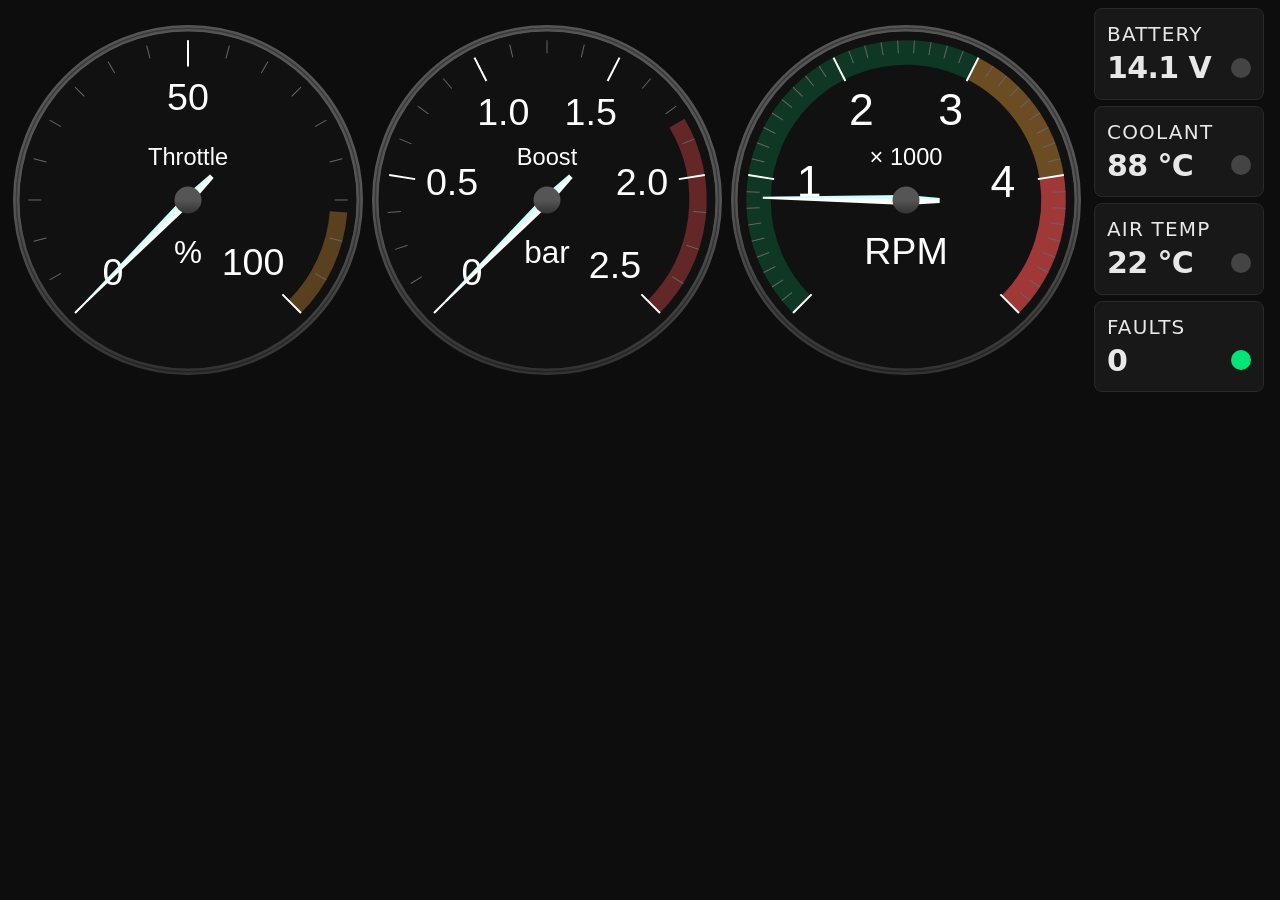
==== frontend/index.html @ bed3a986 "Settings: move Update/Rollback to dedicated Software layer (#9, #16) Column 3 of Settings layer 0 st" ====
<!DOCTYPE html>
<html lang="en">
<head>
  <meta charset="UTF-8">
  <meta name="viewport" content="width=1280, initial-scale=1.0, user-scalable=no">
  <title>TD5</title>
  <link rel="stylesheet" href="style.css">
</head>
<body style="background:#0d0d0d">

  <div id="carousel">
    <div id="views">

      <!-- ── View 0 · Engine ─────────────────────── -->
      <div class="view" id="view-engine">

        <!-- Layer 0: Main Gauges -->
        <div class="layer" data-layer="0">
          <div class="engine-content">
            <!-- Order (left→right): Throttle, Boost, RPM. RPM sits on the right,
                 closest to the driver; throttle takes the less-prominent slot. -->
            <div class="gauge-col"><canvas id="canvas-throttle" aria-label="Throttle position"></canvas></div>
            <div class="gauge-col"><canvas id="canvas-boost"    aria-label="Boost pressure"></canvas></div>
            <div class="gauge-col"><canvas id="canvas-rpm"      aria-label="Engine RPM"></canvas></div>

            <div class="engine-stats">
              <div class="stat-tile">
                <div class="stat-label">Battery</div>
                <div class="engine-stat-bottom">
                  <div class="stat-value" id="txt-battery">14.1 V</div>
                  <div class="status-dot" id="dot-battery"></div>
                </div>
              </div>
              <div class="stat-tile">
                <div class="stat-label">Coolant</div>
                <div class="engine-stat-bottom">
                  <div class="stat-value" id="txt-coolant">88 °C</div>
                  <div class="status-dot" id="dot-coolant"></div>
                </div>
              </div>
              <div class="stat-tile">
                <div class="stat-label">Air Temp</div>
                <div class="engine-stat-bottom">
                  <div class="stat-value" id="txt-air-temp">22 °C</div>
                  <div class="status-dot" id="dot-air-temp"></div>
                </div>
              </div>
              <div class="stat-tile" id="tile-faults" style="cursor:pointer">
                <div class="stat-label">Faults</div>
                <div class="engine-stat-bottom">
                  <div class="stat-value" id="txt-faults">0</div>
                  <div class="status-dot on" id="dot-faults"></div>
                </div>
              </div>
            </div>
          </div>
        </div>

        <!-- Layer 1: Engine Detail (DTC + trip computer) -->
        <div class="layer" data-layer="1" data-page="engine_detail">
          <div class="engine-detail-content">
            <!-- DTC section -->
            <div class="dtc-section">
              <div class="stat-label">Fault Codes</div>
              <div class="dtc-list" id="dtc-list">
                <div class="dtc-none">No faults stored</div>
              </div>
              <button class="relay-btn dtc-clear-btn" id="btn-clear-dtc" onclick="clearDTC()">
                <span class="relay-btn__label" id="lbl-clear-dtc">Clear Faults</span>
              </button>
              <div class="dtc-clear-confirm" id="dtc-clear-confirm" style="display:none">
                <span>Confirm clear?</span>
                <button class="wizard-btn wizard-btn--danger" onclick="confirmClearDTC()">Yes</button>
                <button class="wizard-btn" onclick="cancelClearDTC()">No</button>
              </div>
            </div>

            <div class="vdivider"></div>

            <!-- Trip computer section (placeholder — content in Step 9) -->
            <div class="trip-section">
              <div class="stat-label">Trip Computer</div>
              <div class="stat-grid">
                <div class="stat-tile">
                  <div class="stat-label">Peak RPM</div>
                  <div class="stat-value" id="txt-trip-peak-rpm">—</div>
                </div>
                <div class="stat-tile">
                  <div class="stat-label">Peak Boost</div>
                  <div class="stat-value" id="txt-trip-peak-boost">—</div>
                </div>
                <div class="stat-tile">
                  <div class="stat-label">Peak Coolant</div>
                  <div class="stat-value" id="txt-trip-peak-coolant">—</div>
                </div>
                <div class="stat-tile">
                  <div class="stat-label">Avg Speed</div>
                  <div class="stat-value" id="txt-trip-avg-speed">—</div>
                </div>
                <div class="stat-tile">
                  <div class="stat-label">Session</div>
                  <div class="stat-value" id="txt-trip-time">—</div>
                </div>
                <div class="stat-tile">
                  <button class="relay-btn" id="btn-trip-reset" onclick="resetTrip()" style="width:100%">
                    <span class="relay-btn__label">Reset Trip</span>
                  </button>
                </div>
              </div>
            </div>
          </div>
        </div>

        <!-- Layer 2: Engine Stats (history charts) -->
        <div class="layer" data-layer="2" data-page="engine_stats">
          <div class="stats-content">
            <div class="stats-header">
              <div class="stat-label">Engine Stats</div>
              <div class="stats-range" id="stats-range-btns">
                <button class="stats-range-btn stats-range-btn--active" data-range="hour" onclick="loadHistory('hour')">1H</button>
                <button class="stats-range-btn" data-range="day" onclick="loadHistory('day')">1D</button>
                <button class="stats-range-btn" data-range="week" onclick="loadHistory('week')">1W</button>
                <button class="stats-range-btn" data-range="month" onclick="loadHistory('month')">1M</button>
                <button class="stats-range-btn" data-range="year" onclick="loadHistory('year')">1Y</button>
              </div>
            </div>
            <div class="stats-charts">
              <div class="stats-chart-wrap">
                <div class="stats-chart-label">Speed (kph)</div>
                <canvas class="stats-chart" id="chart-speed" width="380" height="110"></canvas>
              </div>
              <div class="stats-chart-wrap">
                <div class="stats-chart-label">RPM</div>
                <canvas class="stats-chart" id="chart-rpm" width="380" height="110"></canvas>
              </div>
              <div class="stats-chart-wrap">
                <div class="stats-chart-label">Coolant (°C)</div>
                <canvas class="stats-chart" id="chart-coolant" width="380" height="110"></canvas>
              </div>
            </div>
          </div>
        </div>

        <!-- Layer 3: Raw Data (all PIDs) -->
        <div class="layer" data-layer="3" data-page="engine_raw">
          <div class="engine-raw-content">
            <div class="stat-label">Raw Data</div>
            <div class="raw-grid" id="raw-data-grid">
              <div class="raw-item"><span class="raw-label">RPM</span><span class="raw-value" id="raw-rpm">—</span></div>
              <div class="raw-item"><span class="raw-label">Battery</span><span class="raw-value" id="raw-battery">—</span></div>
              <div class="raw-item"><span class="raw-label">Speed</span><span class="raw-value" id="raw-speed">—</span></div>
              <div class="raw-item"><span class="raw-label">Coolant</span><span class="raw-value" id="raw-coolant">—</span></div>
              <div class="raw-item"><span class="raw-label">Air Temp</span><span class="raw-value" id="raw-air">—</span></div>
              <div class="raw-item"><span class="raw-label">Ext Temp</span><span class="raw-value" id="raw-ext">—</span></div>
              <div class="raw-item"><span class="raw-label">Fuel Temp</span><span class="raw-value" id="raw-fuel">—</span></div>
              <div class="raw-item"><span class="raw-label">Boost</span><span class="raw-value" id="raw-boost">—</span></div>
              <div class="raw-item"><span class="raw-label">Throttle</span><span class="raw-value" id="raw-throttle">—</span></div>
              <div class="raw-item"><span class="raw-label">Faults</span><span class="raw-value" id="raw-faults">—</span></div>
            </div>
          </div>
        </div>

      </div>

      <!-- ── View 1 · Spotify ───────────────────── -->
      <div class="view" id="view-spotify">
        <div class="layer" data-layer="0">

          <!-- Spectrum visualiser — sits behind all other Spotify content -->
          <canvas id="sp-visualizer"></canvas>
          <!-- CRT scanline overlay -->
          <div class="sp-scanlines"></div>

          <!-- Disconnected / nothing playing -->
          <div class="sp-disconnected" id="sp-disconnected">
            <div class="sp-disc-title" id="sp-disc-title">No Active Device</div>
            <div class="sp-disc-sub"   id="sp-disc-sub">Open Spotify on any device to begin</div>
          </div>

          <!-- Player -->
          <div class="sp-content" id="sp-player" style="display:none">

            <!-- Album art -->
            <div class="sp-art">
              <img id="sp-art-img" src="" alt="Album art" style="display:none">
              <div class="sp-art-placeholder" id="sp-art-placeholder">
                <svg viewBox="0 0 24 24" aria-hidden="true">
                  <path d="M12 3v10.55A4 4 0 1 0 14 17V7h4V3h-6z"/>
                </svg>
              </div>
            </div>

            <!-- Track info, progress, controls -->
            <div class="sp-info">
              <div class="sp-track"  id="sp-track">—</div>
              <div class="sp-artist" id="sp-artist">—</div>
              <div class="sp-device" id="sp-device" style="display:none"></div>

              <div class="sp-progress-area">
                <span class="sp-time" id="sp-time-current">0:00</span>
                <div class="sp-progress-bar">
                  <div class="sp-progress-fill" id="sp-progress-fill"></div>
                </div>
                <span class="sp-time sp-time--end" id="sp-time-total">0:00</span>
              </div>

              <div class="sp-controls">
                <button class="sp-btn" id="sp-prev" aria-label="Previous">
                  <svg viewBox="0 0 24 24">
                    <rect x="4" y="5" width="2.5" height="14" rx="1"/>
                    <polygon points="19,5 8,12 19,19"/>
                  </svg>
                </button>
                <button class="sp-btn sp-btn--play" id="sp-play" aria-label="Play / Pause">
                  <svg id="sp-play-icon" viewBox="0 0 24 24">
                    <polygon points="6,4 20,12 6,20"/>
                  </svg>
                </button>
                <button class="sp-btn" id="sp-next" aria-label="Next">
                  <svg viewBox="0 0 24 24">
                    <polygon points="5,5 16,12 5,19"/>
                    <rect x="17.5" y="5" width="2.5" height="14" rx="1"/>
                  </svg>
                </button>
                <button class="sp-btn sp-btn--like" id="sp-like-btn" aria-label="Like">
                  <svg viewBox="0 0 24 24" stroke="currentColor" stroke-width="2" stroke-linecap="round" stroke-linejoin="round">
                    <path d="M20.84 4.61a5.5 5.5 0 0 0-7.78 0L12 5.67l-1.06-1.06a5.5 5.5 0 0 0-7.78 7.78l1.06 1.06L12 21.23l7.78-7.78 1.06-1.06a5.5 5.5 0 0 0 0-7.78z"/>
                  </svg>
                </button>
                <button class="sp-btn sp-btn--browse" id="sp-browse-btn" aria-label="Browse playlists">
                  <svg viewBox="0 0 24 24">
                    <rect x="3" y="4"  width="18" height="2.5" rx="1.2"/>
                    <rect x="3" y="11" width="11" height="2.5" rx="1.2"/>
                    <rect x="3" y="17" width="11" height="2.5" rx="1.2"/>
                    <polygon points="16,9.5 22,13 16,16.5"/>
                  </svg>
                </button>
              </div>
            </div>

          </div>

          <!-- Playlist browser panel — overlays player when open -->
          <div id="sp-browse" style="display:none">
            <div class="sp-browse-hdr">
              <button class="sp-browse-hdr-btn" id="sp-browse-back"
                      aria-label="Back" style="visibility:hidden">
                <svg viewBox="0 0 24 24"><polygon points="15,4 7,12 15,20"/></svg>
              </button>
              <span id="sp-browse-title">Playlists</span>
              <button class="sp-browse-hdr-btn" id="sp-browse-close" aria-label="Close">
                <svg viewBox="0 0 24 24" stroke="currentColor" stroke-width="2.5" stroke-linecap="round">
                  <line x1="5" y1="5" x2="19" y2="19"/>
                  <line x1="19" y1="5" x2="5" y2="19"/>
                </svg>
              </button>
            </div>
            <div id="sp-browse-body"></div>
          </div>

        </div>
      </div>

      <!-- ── View 2 · Victron ───────────────────── -->
      <div class="view" id="view-victron">
        <div class="layer" data-layer="0">
          <div class="victron-content">

            <div class="victron-soc">
              <div class="stat-label">Leisure Battery</div>
              <svg class="gauge" viewBox="0 0 200 200" aria-label="State of charge">
                <circle class="gauge-track" cx="100" cy="100" r="80"
                  stroke-dasharray="377 1000"
                  transform="rotate(135, 100, 100)"/>
                <circle class="gauge-value" cx="100" cy="100" r="80"
                  stroke-dasharray="0 1000"
                  transform="rotate(135, 100, 100)"
                  id="arc-soc"/>
                <text class="g-val"   x="100" y="94"  id="txt-soc">87</text>
                <text class="g-unit"  x="100" y="117">%</text>
                <text class="g-label" x="100" y="185">State of Charge</text>
              </svg>
              <span class="charge-badge" id="txt-charge-state">—</span>
            </div>

            <div class="vdivider"></div>

            <div class="victron-stats">
              <div class="stat-label">Victron Stats</div>
              <div class="stat-grid">
                <div class="stat-tile">
                  <div class="stat-label">Voltage</div>
                  <div class="stat-value" id="txt-voltage">13.2 V</div>
                </div>
                <div class="stat-tile">
                  <div class="stat-label">Current</div>
                  <div class="stat-value" id="txt-current">−2.1 A</div>
                </div>
                <div class="stat-tile">
                  <div class="stat-label">Solar Today</div>
                  <div class="stat-value" id="txt-solar">423 Wh</div>
                </div>
                <div class="stat-tile">
                  <div class="stat-label">Flow</div>
                  <div class="stat-value" id="txt-flow">Idle</div>
                </div>
                <div class="stat-tile">
                  <div class="stat-label">DC-DC</div>
                  <div class="stat-value" id="txt-orion-state">Off</div>
                </div>
                <div class="stat-tile">
                  <div class="stat-label">Alt Voltage</div>
                  <div class="stat-value" id="txt-orion-input">— V</div>
                </div>
              </div>
            </div>

            <div class="vdivider"></div>

            <!-- Weather panel -->
            <div class="wx-panel">
              <div class="wx-header">
                <div class="wx-location" id="wx-location"></div>
                <div class="status-dot" id="wx-dot"></div>
              </div>
              <div class="wx-loading" id="wx-loading">Fetching weather…</div>
              <div class="wx-today" id="wx-today" style="display:none">
                <div class="wx-text">
                  <div class="wx-temp" id="wx-temp"></div>
                  <div class="wx-details">
                    <div class="wx-desc" id="wx-desc"></div>
                    <div class="wx-detail-row">
                      <span id="wx-wind"></span>
                      <span id="wx-humidity"></span>
                    </div>
                  </div>
                </div>
                <div class="wx-icon" id="wx-icon"></div>
              </div>
              <div class="wx-forecast" id="wx-forecast"></div>
            </div>

          </div>
        </div>
      </div>

      <!-- ── View 3 · Starlink ─────────────────── -->
      <div class="view" id="view-starlink">
        <div class="layer" data-layer="0">
          <div class="starlink-content">

            <!-- Connection state -->
            <div class="sl-state-panel">
              <div class="stat-label">Starlink Mini</div>
              <span class="charge-badge charge-badge--amber sl-roaming-badge"
                    id="sl-roaming-badge" style="display:none">Roaming</span>
              <div class="stat-tile">
                <div class="stat-label">Status</div>
                <div class="engine-stat-bottom">
                  <div class="stat-value" id="sl-status-txt">—</div>
                  <div class="status-dot" id="sl-status-dot"></div>
                </div>
              </div>
              <div class="stat-tile">
                <div class="stat-label">Obstruction</div>
                <div class="engine-stat-bottom">
                  <div class="stat-value" id="sl-obstruction-txt">—</div>
                  <div class="status-dot" id="sl-obstruction-dot"></div>
                </div>
              </div>
              <div class="stat-tile">
                <div class="stat-label">GPS</div>
                <div class="engine-stat-bottom">
                  <div class="stat-value" id="sl-gps">No Fix</div>
                  <div class="status-dot" id="sl-gps-dot"></div>
                </div>
              </div>
            </div>

            <div class="vdivider"></div>

            <!-- Live stats -->
            <div class="sl-stats">
              <div class="stat-label">Starlink Stats</div>
              <div class="stat-grid">
                <div class="stat-tile">
                  <div class="stat-label">Download</div>
                  <div class="stat-value" id="sl-down">—</div>
                </div>
                <div class="stat-tile">
                  <div class="stat-label">Upload</div>
                  <div class="stat-value" id="sl-up">—</div>
                </div>
                <div class="stat-tile">
                  <div class="stat-label">Latency</div>
                  <div class="stat-value" id="sl-latency">—</div>
                </div>
                <div class="stat-tile">
                  <div class="stat-label">Packet Loss</div>
                  <div class="stat-value" id="sl-loss">—</div>
                </div>
                <div class="stat-tile">
                  <div class="stat-label">Obstruction</div>
                  <div class="stat-value" id="sl-obstruction-pct">—</div>
                </div>
                <div class="stat-tile">
                  <div class="stat-label">Uptime</div>
                  <div class="stat-value" id="sl-uptime">—</div>
                </div>
              </div>
            </div>

            <div class="vdivider"></div>

            <!-- Alerts -->
            <div class="sl-side">
              <div class="stat-label">Alerts</div>
              <div class="sl-alerts" id="sl-alerts"></div>
            </div>

          </div>
        </div>
      </div>

      <!-- ── View 4 · Settings ──────────────────── -->
      <div class="view" id="view-settings">

        <!-- Layer 0: Main Settings -->
        <div class="layer" data-layer="0">
          <div class="settings-content">

            <!-- Col 1 — Connectivity -->
            <div class="settings-col settings-conn-col">
              <div class="stat-label">Connectivity</div>
              <div class="settings-conn">
                <div class="stat-tile settings-conn-tile">
                  <div class="stat-label">Wi-Fi</div>
                  <div class="engine-stat-bottom">
                    <div class="stat-value" id="txt-wifi">Off</div>
                    <div class="status-dot" id="dot-wifi"></div>
                  </div>
                </div>
                <div class="stat-tile settings-conn-tile">
                  <div class="stat-label">Bluetooth</div>
                  <div class="engine-stat-bottom">
                    <div class="stat-value" id="txt-bt">Off</div>
                    <div class="status-dot" id="dot-bt"></div>
                  </div>
                </div>
                <div class="stat-tile settings-conn-tile">
                  <div class="stat-label">Override</div>
                  <div class="engine-stat-bottom">
                    <div class="stat-value" id="txt-override">Off</div>
                    <div class="status-dot" id="dot-override"></div>
                  </div>
                </div>
                <div class="stat-tile settings-conn-tile">
                  <div class="stat-label">Data Feed</div>
                  <div class="engine-stat-bottom">
                    <div class="stat-value" id="txt-conn">Offline</div>
                    <div class="status-dot" id="conn-dot"></div>
                  </div>
                </div>
                <div class="stat-tile settings-conn-tile">
                  <div class="stat-label">Starlink</div>
                  <div class="engine-stat-bottom">
                    <div class="stat-value" id="txt-starlink">—</div>
                    <div class="status-dot" id="dot-starlink"></div>
                  </div>
                </div>
              </div>
            </div>

            <div class="vdivider"></div>

            <!-- Col 2 — Brightness + System metrics -->
            <div class="settings-col">
              <div class="stat-label">Brightness</div>

              <div class="bright-mode-row">
                <button class="bright-mode-btn" id="bright-mode-day"
                        onclick="setBrightMode('day')">Day</button>
                <button class="bright-mode-btn" id="bright-mode-night"
                        onclick="setBrightMode('night')">Night</button>
              </div>

              <div class="bright-row">
                <div class="bright-label">Day</div>
                <div class="bright-control">
                  <button class="bright-btn" onclick="adjustBrightness('day', -10)">−</button>
                  <div class="bright-bar-track">
                    <div class="bright-bar-fill" id="bar-bright-day"></div>
                  </div>
                  <button class="bright-btn" onclick="adjustBrightness('day', +10)">+</button>
                </div>
              </div>

              <div class="bright-row">
                <div class="bright-label">Night</div>
                <div class="bright-control">
                  <button class="bright-btn" onclick="adjustBrightness('night', -10)">−</button>
                  <div class="bright-bar-track">
                    <div class="bright-bar-fill" id="bar-bright-night"></div>
                  </div>
                  <button class="bright-btn" onclick="adjustBrightness('night', +10)">+</button>
                </div>
              </div>

              <div class="stat-label settings-lower-label">System</div>
              <div class="settings-sys-grid">
                <div class="stat-tile settings-sys-tile">
                  <div class="stat-label">CPU Temp</div>
                  <div class="engine-stat-bottom">
                    <div class="stat-value" id="txt-cpu-temp">—</div>
                    <div class="status-dot" id="dot-cpu-temp"></div>
                  </div>
                </div>
                <div class="stat-tile settings-sys-tile">
                  <div class="stat-label">CPU Load</div>
                  <div class="engine-stat-bottom">
                    <div class="stat-value" id="txt-cpu-load">—</div>
                    <div class="status-dot" id="dot-cpu-load"></div>
                  </div>
                </div>
                <div class="stat-tile settings-sys-tile">
                  <div class="stat-label">RAM</div>
                  <div class="engine-stat-bottom">
                    <div class="stat-value" id="txt-ram">—</div>
                    <div class="status-dot" id="dot-ram"></div>
                  </div>
                </div>
                <div class="stat-tile settings-sys-tile">
                  <div class="stat-label">Disk</div>
                  <div class="engine-stat-bottom">
                    <div class="stat-value" id="txt-disk">—</div>
                    <div class="status-dot" id="dot-disk"></div>
                  </div>
                </div>
              </div>
            </div>

            <div class="vdivider"></div>

            <!-- Col 3 — Controls + Uptime / Throttle -->
            <div class="settings-col settings-col--top">
              <div class="stat-label">Controls</div>
              <button class="relay-btn" id="btn-amp" onclick="toggleRelay('amp')">
                <span class="relay-btn__label" id="lbl-amp">Amp Off</span>
              </button>

              <button class="relay-btn" id="btn-gamemode" onclick="window.location.href='/game.html'">
                <span class="relay-btn__label">Play Doom</span>
              </button>

              <div class="stat-label settings-lower-label">Pi Health</div>
              <div class="settings-sys-grid">
                <div class="stat-tile settings-sys-tile">
                  <div class="stat-label">Uptime</div>
                  <div class="stat-value" id="txt-uptime">—</div>
                </div>
                <div class="stat-tile settings-sys-tile">
                  <div class="stat-label">Throttle</div>
                  <div class="engine-stat-bottom">
                    <div class="stat-value" id="txt-throttle">—</div>
                    <div class="status-dot" id="dot-throttle"></div>
                  </div>
                </div>
              </div>
            </div>

          </div>
        </div>

        <!-- Layer 1: Software (OTA update & rollback) -->
        <div class="layer" data-layer="1">
          <div class="software-content">
            <div class="software-panel">
              <div class="software-title">Software</div>
              <div class="software-version-row">
                <span class="software-version-label">Current Version</span>
                <span class="software-version" id="txt-version">—</span>
              </div>
              <p class="software-help">
                <b>Check for Updates</b> pulls the latest code and restarts the dash.
                <b>Roll Back</b> reverts the most recent update if something isn't right.
              </p>
              <div class="software-actions">
                <button class="relay-btn relay-btn--primary" id="btn-update" onclick="triggerUpdate()">
                  <span class="relay-btn__label" id="lbl-update">Check for Updates</span>
                </button>
                <button class="relay-btn" id="btn-rollback" onclick="triggerRollback()" disabled>
                  <span class="relay-btn__label" id="lbl-rollback">Roll Back</span>
                </button>
              </div>
              <div class="update-status" id="update-status"></div>
            </div>
          </div>
        </div>

        <!-- Layer 2: Pages (always present, not toggleable) -->
        <div class="layer" data-layer="2">
          <div class="pages-content">
            <div class="pages-header">
              <div class="stat-label">Page Visibility</div>
            </div>
            <div class="pages-toggles" id="pages-toggles"></div>
            <div class="pages-footer" id="pages-footer">
              <span class="pages-changed-msg" id="pages-changed-msg" style="visibility:hidden">Restart to apply changes</span>
              <button class="wizard-btn wizard-btn--danger" id="pages-restart-btn" onclick="pagesRestart()" disabled>Restart Now</button>
            </div>
          </div>
        </div>

        <!-- Layer 3: Setup wizard (always present, not toggleable) -->
        <div class="layer" data-layer="3">
          <div class="wizard-content" id="setup-wizard">
            <div class="wizard-header">
              <div class="stat-label">Setup</div>
              <div class="wizard-subtitle">On-device calibration</div>
            </div>
            <div class="wizard-cards" id="setup-cards">
              <!-- Throttle calibration card -->
              <div class="wizard-card" id="setup-card-throttle">
                <div class="wizard-card-title">Throttle Calibration</div>
                <div class="wizard-card-body">
                  <div class="wizard-toggle-row">
                    <div>
                      <div class="wizard-toggle-label">Raw Throttle</div>
                      <div class="wizard-toggle-desc" id="throttle-raw-val">— %</div>
                    </div>
                  </div>
                  <div style="display:flex;gap:12px">
                    <button class="wizard-btn" onclick="setThrottleIdle()">Set Idle (foot off)</button>
                    <button class="wizard-btn" onclick="setThrottleWOT()">Set WOT (floor it)</button>
                  </div>
                  <div class="wizard-toggle-desc" id="throttle-cal-status">
                    Current: idle=<span id="throttle-cal-idle">18.0</span>%, WOT=<span id="throttle-cal-wot">90.0</span>%
                  </div>
                </div>
              </div>
              <!-- Weather location re-import card -->
              <div class="wizard-card" id="setup-card-weather" style="display:none">
                <div class="wizard-card-title">Weather Location</div>
                <div class="wizard-card-body">
                  <p>Re-import location from .env file?</p>
                  <button class="wizard-btn wizard-btn--primary" onclick="reimportWeatherLocation()">Re-import</button>
                </div>
              </div>
            </div>
            <!-- Standalone restart button -->
            <div class="setup-restart">
              <button class="relay-btn" id="btn-restart" onclick="confirmRestart()">
                <span class="relay-btn__label">Restart</span>
              </button>
              <div class="setup-restart-confirm" id="restart-confirm" style="display:none">
                <span>Restart now?</span>
                <button class="wizard-btn wizard-btn--danger" onclick="doRestart()">Yes</button>
                <button class="wizard-btn" onclick="cancelRestart()">No</button>
              </div>
            </div>
          </div>
        </div>

        <!-- Layer 4: Diagnostics (toggleable, off by default) -->
        <div class="layer" data-layer="4" data-page="settings_diagnostics">
          <div class="diag-content">
            <div class="diag-section">
              <div class="stat-label">Service Health</div>
              <div class="diag-grid" id="diag-services"></div>
              <div class="diag-meta">
                <span>WS Clients: <strong id="diag-ws-count">—</strong></span>
                <button class="wizard-btn" onclick="refreshDiagnostics()">Refresh</button>
              </div>
              <!-- Shutdown — pinned to bottom of left column, always visible -->
              <div class="diag-shutdown">
                <button class="relay-btn relay-btn--danger" onclick="confirmShutdown()">
                  <span class="relay-btn__label">Shutdown Pi</span>
                </button>
                <div class="diag-shutdown-confirm" id="diag-shutdown-confirm" style="display:none">
                  <span class="stat-label">Shut down now?</span>
                  <button class="wizard-btn wizard-btn--danger" onclick="doShutdown()">Yes</button>
                  <button class="wizard-btn" onclick="cancelShutdown()">No</button>
                </div>
              </div>
            </div>
            <div class="vdivider"></div>
            <div class="diag-section">
              <div class="stat-label">OBD Diagnostic</div>
              <div class="diag-tests">
                <button class="relay-btn relay-btn--primary" id="btn-full-obd-test" onclick="runFullOBDTest()">
                  <span class="relay-btn__label" id="lbl-full-obd-test">Full OBD Test</span>
                </button>
              </div>
              <!-- Stage progress panel — shown while test is running or complete -->
              <div class="diag-stage-panel" id="diag-stage-panel" style="display:none">
                <div class="diag-stage-list" id="diag-stage-list"></div>
                <div class="diag-log-name" id="diag-log-name"></div>
              </div>
            </div>
          </div>
        </div>

      </div>

    </div>
  </div>

  <script src="lib/gauge.min.js"></script>
  <script src="app.js"></script>
</body>
</html>
---- frontend/style.css ----
/* ── Reset ────────────────────────────────────── */
*, *::before, *::after {
  box-sizing: border-box;
  margin: 0;
  padding: 0;
  cursor: none !important;
}

/* ── Design tokens ────────────────────────────── */
:root {
  --bg:         #0d0d0d;
  --surface:    #181818;
  --border:     #2a2a2a;
  --text:       #e8e8e8;
  --text-muted: #888;
  --text-dim:   #444;

  --c-green:  #00e676;
  --c-amber:  #ffab40;
  --c-red:    #ff5252;
  --c-blue:   #40c4ff;
  --c-track:  #242424;
}

/* ── Root — landscape 1280×400, full screen ───── */
html, body {
  width: 1280px;
  height: 400px;
  overflow: hidden;
  background: var(--bg);
  color: var(--text);
  font-family: system-ui, -apple-system, 'Segoe UI', sans-serif;
  -webkit-font-smoothing: antialiased;
  overscroll-behavior: none;
}

/* ── Carousel — full height ───────────────────── */
#carousel {
  width: 1280px;
  height: 400px;
  overflow: hidden;
  overscroll-behavior: none;
}

#views {
  width: 1280px;
  height: 100%;
  position: relative;
}

.view {
  position: absolute;
  top: 0;
  left: 0;
  width: 1280px;
  height: 100%;
  display: flex;
  flex-direction: column;
  overflow: hidden;
  will-change: transform;   /* GPU compositing hint */
}

/* ── Connection status dot (Settings view) ─────── */
#conn-dot.connected { background: var(--c-green); }
#conn-dot.error     { background: var(--c-red); }

/* ── Status dot sizing — single rule covers all views ──
   Any status-dot inside an engine-stat-bottom row (Engine, Settings,
   Starlink, or any future view) uses the large 20px size for legibility.
   Plain status-dots used outside this layout (Starlink status-list,
   Victron badge rows etc.) keep the default 10px.              ── */
.engine-stat-bottom .status-dot {
  width: 20px;
  height: 20px;
}

/* ── Engine view ──────────────────────────────── */
/* Width breakdown: padding(32) + 4×gap(64) + RPM(290) + Boost(290)
   + Throttle(290) + Coolant(174) + Stats(140) = 1280px            */
.engine-content {
  flex: 1;
  display: flex;
  flex-direction: row;
  align-items: center;
  padding: 8px 16px;
  gap: 16px;
  min-height: 0;
}

.gauge-col {
  flex: 1;
  display: flex;
  align-items: center;
  justify-content: center;
  min-width: 0;
}

.gauge-col canvas { display: block; }

/* Stats column */
.engine-stats {
  flex: 0 0 170px;
  display: flex;
  flex-direction: column;
  gap: 6px;
  align-self: stretch;
  justify-content: center;
}

.engine-stats .stat-tile {
  flex: 1;
  display: flex;
  flex-direction: column;
  align-items: stretch;
  justify-content: center;
  gap: 4px;
}

/* Value + status dot in a row, below the label.
   justify-content: space-between pins the dot to the right edge of the tile
   regardless of how wide the value text is. */
.engine-stat-bottom {
  display: flex;
  align-items: center;
  justify-content: space-between;
}

/* ── Stat tiles ───────────────────────────────────────────────────────────
   CANONICAL TILE SPEC — do not override padding/font in per-view rules.
   All stat tiles across all views share these dimensions for visual
   consistency. The only legitimate per-view overrides are layout
   properties (flex, grid placement) not sizing.

   Canonical sizes:
     .stat-tile      padding: 8px 12px
     .stat-label     font-size: 20px  (uppercase, muted)
     .stat-value     font-size: 30px  (tabular-nums, semibold)

   Exception: Settings tiles (settings-conn-tile / settings-sys-tile)
   use compact sizing (6px 10px / 24px) because they appear in a dense
   2-col grid alongside controls — this is intentional density reduction.
   ─────────────────────────────────────────────────────────────────────── */
.stat-grid {
  display: grid;
  grid-template-columns: 1fr 1fr;
  gap: 8px;
}

.stat-tile {
  background: var(--surface);
  border: 1px solid var(--border);
  border-radius: 8px;
  padding: 8px 12px;
  display: flex;
  flex-direction: column;
  gap: 4px;
}

.stat-label {
  font-size: 20px;
  letter-spacing: 0.06em;
  text-transform: uppercase;
  color: var(--text-muted);
}

/* Muted grey labels were hard to read in sunlight; brighten them to the primary
   text colour on the data-dense screens. Scoped per-view rather than changing
   --text-muted globally so intentionally-dim UI elsewhere is unaffected. */
.engine-content .stat-label,
.victron-content .stat-label,
#view-settings .stat-label {
  color: var(--text);
}

.stat-value {
  font-size: 30px;
  font-weight: 600;
  font-variant-numeric: tabular-nums;
  letter-spacing: -0.02em;
}

/* ── Divider ──────────────────────────────────── */
.vdivider {
  width: 1px;
  background: var(--border);
  flex-shrink: 0;
  align-self: stretch;
  margin: 4px 0;
}

/* ── SVG gauge (Victron SoC arc) ──────────────── */
.gauge-track,
.gauge-value {
  fill: none;
  stroke-width: 12;
  stroke-linecap: round;
}

.gauge-track              { stroke: var(--c-track); }
.gauge-value              { stroke: var(--c-green); }
.gauge-value--amber       { stroke: var(--c-amber); }
.gauge-value--red         { stroke: var(--c-red);   }

.g-val {
  font-size: 42px;
  font-weight: 700;
  fill: var(--text);
  text-anchor: middle;
  dominant-baseline: middle;
  font-variant-numeric: tabular-nums;
}

.g-unit {
  font-size: 20px;
  fill: var(--text);
  text-anchor: middle;
  dominant-baseline: middle;
  letter-spacing: 0.06em;
  text-transform: uppercase;
}

.g-label {
  font-size: 20px;
  fill: var(--text);
  text-anchor: middle;
  dominant-baseline: middle;
  letter-spacing: 0.06em;
  text-transform: uppercase;
}

/* ── Victron view ─────────────────────────────── */
.victron-content {
  flex: 1;
  display: flex;
  flex-direction: row;
  align-items: stretch;
  padding: 8px 12px;
  gap: 12px;
  min-height: 0;
}

.victron-soc {
  display: flex;
  flex-direction: column;
  align-items: center;
  justify-content: flex-start;
  flex-shrink: 0;
  width: 260px;
  gap: 8px;
}

.victron-soc .gauge {
  width: 100%;
  max-width: 250px;
  height: auto;
}

.charge-badge {
  font-size: 28px;
  font-weight: 700;
  letter-spacing: 0.12em;
  text-transform: uppercase;
  color: var(--c-green);
  padding: 7px 20px;
  border: 2px solid currentColor;
  border-radius: 6px;
  opacity: 0.8;
}
.charge-badge--amber { color: var(--c-amber); }
.charge-badge--red   { color: var(--c-red);   }
.charge-badge--dim   { color: var(--text-dim); }

.victron-stats {
  flex: 0 0 auto;
  display: flex;
  flex-direction: column;
  justify-content: flex-start;
  gap: 8px;
}

.victron-stats .stat-grid {
  display: grid;
  grid-template-columns: repeat(2, minmax(0, 220px));
  gap: 8px;
  align-content: center;
}

/* ── Settings view ────────────────────────────── */
.settings-content {
  flex: 1;
  display: flex;
  flex-direction: row;
  align-items: stretch;
  padding: 10px 16px;
  gap: 12px;
  min-height: 0;
}

.settings-col {
  flex: 1;
  display: flex;
  flex-direction: column;
  justify-content: center;
  gap: 10px;
}

/* Connectivity column — header + compact tile grid */
.settings-conn-col {
  justify-content: flex-start;
  gap: 8px;
}

.settings-conn {
  display: grid;
  grid-template-columns: 1fr 1fr;
  gap: 5px;
  align-content: start;   /* tiles use natural height, not stretched to fill column */
}

/* All settings tiles share the same padding and value font size for visual consistency */
.settings-conn-tile,
.settings-sys-tile {
  padding: 6px 10px;
}

.settings-conn-tile .stat-value,
.settings-sys-tile .stat-value {
  font-size: 24px;
}

/* Dot sizing for settings tiles is handled by the global
   .engine-stat-bottom .status-dot rule near the top of this file. */

/* System metrics — 2-col grid in col 2 */
.settings-sys-grid {
  display: grid;
  grid-template-columns: 1fr 1fr;
  gap: 5px;
}

/* Controls column — content anchored to the top */
.settings-col--top {
  justify-content: flex-start;
}

/* Section label below another section in the same column */
.settings-lower-label { margin-top: 6px; }

/* ── Brightness controls ──────────────────────── */
.bright-mode-row {
  display: flex;
  gap: 6px;
}

.bright-mode-btn {
  flex: 1;
  padding: 8px 0;
  font-size: 15px;
  font-weight: 700;
  letter-spacing: 0.1em;
  text-transform: uppercase;
  background: var(--surface);
  border: 1px solid var(--border);
  border-radius: 6px;
  color: var(--text);
  cursor: pointer;
  transition: background 0.2s, color 0.2s, border-color 0.2s;
}

.bright-mode-btn--active {
  background: var(--c-green);
  border-color: var(--c-green);
  color: #000;
}

.bright-row {
  display: flex;
  align-items: center;
  gap: 10px;
}

/* Fixed-width label so both minus buttons align regardless of text length */
.bright-label {
  flex: 0 0 72px;
  font-size: 15px;
  font-weight: 700;
  letter-spacing: 0.1em;
  text-transform: uppercase;
  color: var(--text);
}

.bright-control {
  display: flex;
  align-items: center;
  gap: 8px;
  flex: 1;
}

.bright-btn {
  width: 40px;
  height: 40px;
  font-size: 22px;
  line-height: 1;
  background: var(--surface);
  border: 1px solid var(--border);
  border-radius: 6px;
  color: var(--text);
  cursor: pointer;
  flex-shrink: 0;
  transition: background 0.15s;
}

.bright-btn:active { background: var(--border); }

/* Visual fill bar replaces the numeric readout */
.bright-bar-track {
  flex: 1;
  height: 8px;
  background: var(--c-track);
  border-radius: 4px;
  overflow: hidden;
  align-self: center;
}

.bright-bar-fill {
  height: 100%;
  background: var(--c-green);
  border-radius: 4px;
  width: 0%;
  transition: width 0.15s;
}

/* ── OTA update status ────────────────────────── */
.update-status {
  font-size: 16px;
  color: var(--text-muted);
  white-space: pre-wrap;
  word-break: break-word;
  min-height: 0;
}

.update-status--ok {
  color: var(--text);
}

/* ── Relay (amplifier) toggle ─────────────────── */
.relay-btn {
  width: 100%;
  padding: 14px 0;
  font-size: 18px;
  font-weight: 700;
  letter-spacing: 0.1em;
  text-transform: uppercase;
  background: var(--surface);
  border: 2px solid var(--border);
  border-radius: 8px;
  color: var(--text);
  cursor: pointer;
  transition: background 0.2s, color 0.2s, border-color 0.2s;
}

.relay-btn:disabled {
  opacity: 0.3;
  cursor: default;
}

.relay-btn--on {
  background: color-mix(in srgb, var(--c-green) 15%, transparent);
  border-color: var(--c-green);
  color: var(--c-green);
}

.relay-btn--primary {
  background: color-mix(in srgb, var(--c-green) 15%, transparent);
  border-color: var(--c-green);
}
.relay-btn--primary .relay-btn__label { color: var(--c-green); }

.relay-btn--danger {
  background: color-mix(in srgb, var(--c-red) 15%, transparent);
  border-color: var(--c-red);
}
.relay-btn--danger .relay-btn__label { color: var(--c-red); }

/* ── Software (OTA update) layer ───────────────── */
.software-content {
  flex: 1;
  display: flex;
  align-items: center;
  justify-content: center;
  padding: 16px 24px;
}

.software-panel {
  width: 100%;
  max-width: 760px;
  display: flex;
  flex-direction: column;
  gap: 14px;
}

.software-title {
  font-size: 24px;
  font-weight: 700;
  letter-spacing: 0.06em;
  text-transform: uppercase;
  color: var(--text);
}

.software-version-row {
  display: flex;
  align-items: center;
  justify-content: space-between;
  padding: 10px 14px;
  background: var(--surface);
  border: 1px solid var(--border);
  border-radius: 8px;
}

.software-version-label {
  font-size: 16px;
  letter-spacing: 0.06em;
  text-transform: uppercase;
  color: var(--text-muted);
}

.software-version {
  font-size: 20px;
  font-weight: 600;
  font-variant-numeric: tabular-nums;
  color: var(--text);
}

.software-help {
  margin: 0;
  font-size: 17px;
  line-height: 1.5;
  color: var(--text);
}

.software-help b { font-weight: 700; }

.software-actions {
  display: flex;
  gap: 14px;
}

.software-actions .relay-btn { flex: 1; }

.status-item {
  display: flex;
  align-items: center;
  gap: 14px;
}

.status-dot {
  width: 10px;
  height: 10px;
  border-radius: 50%;
  background: var(--text-dim);
  flex-shrink: 0;
  transition: background 0.3s;
}

/* Coolant trend arrow inside the status dot */
.trend-arrow {
  font-size: 14px;
  line-height: 1;
  display: flex;
  align-items: center;
  justify-content: center;
  width: 100%;
  height: 100%;
  color: inherit;
}

/* engine-stats dot sizing covered by .engine-stat-bottom .status-dot global rule */
.status-dot.on   { background: var(--c-green); }
.status-dot.off  { background: var(--text-dim); }
.status-dot.warn { background: var(--c-amber); }
.status-dot.red  { background: var(--c-red); }
.status-dot.blue { background: var(--c-blue); }

.status-info { display: flex; flex-direction: column; gap: 2px; }

/* ── Spotify visualiser ───────────────────────── */
#sp-visualizer {
  position: absolute;
  top: 0;
  left: 0;
  width: 1280px;
  height: 400px;
  z-index: 0;
  opacity: 0.55;
}

/* CRT scanline overlay — classic 2000s aesthetic */
.sp-scanlines {
  position: absolute;
  inset: 0;
  background: repeating-linear-gradient(
    to bottom,
    transparent,
    transparent 3px,
    rgba(0, 0, 0, 0.12) 3px,
    rgba(0, 0, 0, 0.12) 4px
  );
  pointer-events: none;
  z-index: 0;
}

/* ── Spotify view ─────────────────────────────── */
.sp-disconnected {
  flex: 1;
  display: flex;
  flex-direction: column;
  align-items: center;
  justify-content: center;
  gap: 8px;
  position: relative;
  z-index: 1;
}

.sp-disc-title {
  font-size: 60px;
  font-weight: 600;
  color: var(--text);
  letter-spacing: 0.04em;
}

.sp-disc-sub {
  font-size: 40px;
  color: var(--text-muted);
  letter-spacing: 0.06em;
  text-transform: uppercase;
}

.sp-content {
  flex: 1;
  display: flex;
  flex-direction: row;
  align-items: stretch;
  padding: 12px 16px;
  gap: 20px;
  min-height: 0;
  position: relative;
  z-index: 1;
}

/* Album art — square, fills full content height */
.sp-art {
  flex-shrink: 0;
  position: relative;
  aspect-ratio: 1 / 1;
  height: 100%;
  border-radius: 8px;
  overflow: hidden;
  background: var(--surface);
  border: 1px solid var(--border);
}

.sp-art img {
  width: 100%;
  height: 100%;
  object-fit: cover;
  display: block;
}

.sp-art-placeholder {
  width: 100%;
  height: 100%;
  display: flex;
  align-items: center;
  justify-content: center;
  color: var(--text-dim);
}

.sp-art-placeholder svg {
  width: 80px;
  height: 80px;
  fill: currentColor;
}

/* Info panel */
.sp-info {
  flex: 1;
  display: flex;
  flex-direction: column;
  justify-content: center;
  gap: 6px;
  min-width: 0;
  padding: 6px 0;
}

.sp-track {
  font-size: 48px;
  font-weight: 700;
  color: var(--text);
  white-space: nowrap;
  overflow: hidden;
  text-overflow: ellipsis;
  letter-spacing: -0.02em;
}

.sp-artist {
  font-size: 28px;
  color: var(--text-muted);
  white-space: nowrap;
  overflow: hidden;
  text-overflow: ellipsis;
}

/* Progress bar */
.sp-progress-area {
  display: flex;
  align-items: center;
  gap: 12px;
  margin-top: auto;
  padding-top: 8px;
}

.sp-time {
  font-size: 13px;
  color: var(--text-muted);
  font-variant-numeric: tabular-nums;
  flex-shrink: 0;
  width: 34px;
}

.sp-time--end { text-align: right; }

.sp-progress-bar {
  flex: 1;
  height: 4px;
  background: var(--c-track);
  border-radius: 2px;
  overflow: hidden;
}

.sp-progress-fill {
  height: 100%;
  background: var(--c-green);
  border-radius: 2px;
  transition: width 0.8s linear;
}

/* Controls */
.sp-controls {
  display: flex;
  align-items: center;
  justify-content: center;
  gap: 20px;
  padding-top: 8px;
}

.sp-btn {
  background: var(--surface);
  border: 1px solid var(--border);
  cursor: pointer;
  color: var(--text-muted);
  padding: 16px;
  display: flex;
  align-items: center;
  justify-content: center;
  border-radius: 50%;
  transition: color 0.15s, background 0.15s, border-color 0.15s;
  -webkit-tap-highlight-color: transparent;
}

.sp-btn:active {
  color: var(--text);
  background: #2a2a2a;
  border-color: #444;
}

.sp-btn svg {
  width: 48px;
  height: 48px;
  fill: currentColor;
  display: block;
}

.sp-btn--play {
  color: var(--text);
  background: #1e1e1e;
  border-color: #3a3a3a;
  padding: 20px;
}

.sp-btn--play svg {
  width: 64px;
  height: 64px;
}

.sp-btn--browse {
  margin-left: 12px;   /* visual separation from transport buttons */
  padding: 10px;
}

.sp-btn--browse svg {
  width: 30px;
  height: 30px;
}

.sp-btn--like {
  margin-left: 12px;
  padding: 10px;
  color: var(--text-muted);
}

.sp-btn--like svg {
  width: 30px;
  height: 30px;
  fill: none;
}

.sp-btn--liked svg {
  fill: var(--c-green);
  color: var(--c-green);
  stroke: var(--c-green);
}

/* Device badge — playing-from label below album name */
.sp-device {
  font-size: 15px;
  letter-spacing: 0.08em;
  text-transform: uppercase;
  color: var(--text-muted);
  margin-top: 2px;
}

/* ── Playlist browser panel ───────────────────── */
#sp-browse {
  position: absolute;
  inset: 0;
  z-index: 3;
  background: rgba(13, 13, 13, 0.96);
  display: flex;
  flex-direction: column;
}

.sp-browse-hdr {
  display: flex;
  align-items: center;
  gap: 12px;
  padding: 0 16px;
  height: 64px;
  flex-shrink: 0;
  border-bottom: 1px solid var(--border);
}

.sp-browse-hdr-btn {
  background: none;
  border: none;
  cursor: pointer;
  color: var(--text-muted);
  padding: 8px;
  display: flex;
  align-items: center;
  justify-content: center;
  border-radius: 4px;
  flex-shrink: 0;
  -webkit-tap-highlight-color: transparent;
}

.sp-browse-hdr-btn:active { color: var(--text); }

.sp-browse-hdr-btn svg {
  width: 36px;
  height: 36px;
  fill: currentColor;
  display: block;
}

#sp-browse-title {
  flex: 1;
  font-size: 22px;
  font-weight: 700;
  letter-spacing: 0.18em;
  text-transform: uppercase;
  color: var(--text-muted);
  white-space: nowrap;
  overflow: hidden;
  text-overflow: ellipsis;
}

#sp-browse-body {
  flex: 1;
  overflow: hidden;
  min-height: 0;
  position: relative;
}

/* Playlist grid — wraps into rows and scrolls VERTICALLY. Horizontal scrolling
   fought with the carousel swipe (and only ever showed the first ~5 playlists);
   vertical scroll matches the working track list and reveals the whole library. */
.sp-pl-list {
  display: grid;
  grid-template-columns: repeat(auto-fill, minmax(180px, 1fr));
  align-content: start;
  gap: 12px;
  padding: 12px 16px;
  height: 100%;
  overflow-y: auto;
  overflow-x: hidden;
  -webkit-overflow-scrolling: touch;
  scrollbar-width: none;
  touch-action: pan-y;
}

.sp-pl-list::-webkit-scrollbar { display: none; }

.sp-pl-card {
  display: flex;
  flex-direction: column;
  gap: 6px;
  padding: 8px;
  background: var(--surface);
  border: 1px solid var(--border);
  border-radius: 8px;
  cursor: pointer;
  -webkit-tap-highlight-color: transparent;
}

.sp-pl-card:active {
  background: #222;
  border-color: #444;
}

.sp-pl-art {
  width: 100%;
  aspect-ratio: 1;
  border-radius: 4px;
  object-fit: cover;
  background: var(--c-track);
  display: block;
}

.sp-pl-art-ph {
  width: 100%;
  aspect-ratio: 1;
  border-radius: 4px;
  background: var(--c-track);
  display: flex;
  align-items: center;
  justify-content: center;
  color: var(--text-dim);
}

.sp-pl-art-ph svg { width: 56px; height: 56px; fill: currentColor; }

.sp-pl-name {
  font-size: 20px;
  font-weight: 600;
  color: var(--text);
  display: -webkit-box;
  -webkit-line-clamp: 2;
  -webkit-box-orient: vertical;
  overflow: hidden;
}

.sp-pl-count { display: none; }

/* Browse loading / error message */
.sp-browse-msg {
  display: flex;
  align-items: center;
  justify-content: center;
  padding-top: 40px;
  font-size: 18px;
  letter-spacing: 0.08em;
  text-transform: uppercase;
  color: var(--text-dim);
}

.sp-play-pl-btn {
  display: block;
  margin: 20px auto 0;
  padding: 14px 40px;
  font-size: 20px;
  font-weight: 700;
  letter-spacing: 0.1em;
  text-transform: uppercase;
  color: var(--c-green);
  background: none;
  border: 2px solid var(--c-green);
  border-radius: 6px;
  cursor: pointer;
  -webkit-tap-highlight-color: transparent;
}

.sp-play-pl-btn:active { opacity: 0.7; }

/* Track list — vertical scroll */
.sp-tr-list {
  display: flex;
  flex-direction: column;
  height: 100%;
  overflow-y: auto;
  overflow-x: hidden;
  -webkit-overflow-scrolling: touch;
  scrollbar-width: none;
  touch-action: pan-y;
}

.sp-tr-list::-webkit-scrollbar { display: none; }

.sp-tr-row {
  display: flex;
  align-items: center;
  padding: 0 16px;
  height: 68px;
  gap: 14px;
  flex-shrink: 0;
  cursor: pointer;
  border-bottom: 1px solid var(--border);
  -webkit-tap-highlight-color: transparent;
}

.sp-tr-row:active { background: var(--surface); }

.sp-tr-num {
  width: 40px;
  font-size: 20px;
  color: var(--text-dim);
  text-align: right;
  flex-shrink: 0;
  font-variant-numeric: tabular-nums;
}

.sp-tr-info {
  flex: 1;
  min-width: 0;
  display: flex;
  flex-direction: column;
  gap: 2px;
}

.sp-tr-name {
  font-size: 22px;
  color: var(--text);
  white-space: nowrap;
  overflow: hidden;
  text-overflow: ellipsis;
}

.sp-tr-artist {
  font-size: 18px;
  color: var(--text-muted);
  white-space: nowrap;
  overflow: hidden;
  text-overflow: ellipsis;
}

.sp-tr-dur {
  font-size: 18px;
  color: var(--text-dim);
  font-variant-numeric: tabular-nums;
  flex-shrink: 0;
}

/* ── Starlink view ────────────────────────────── */
.starlink-content {
  flex: 1;
  display: flex;
  flex-direction: row;
  align-items: stretch;
  padding: 8px 12px;
  gap: 12px;
  min-height: 0;
}

/* Left — connection state */
.sl-state-panel {
  flex: 0 0 200px;
  display: flex;
  flex-direction: column;
  justify-content: flex-start;
  gap: 8px;
}

.sl-state-text {
  font-size: 36px;
  font-weight: 700;
  letter-spacing: -0.02em;
  line-height: 1.1;
}

.sl-state--connected { color: var(--c-green); }
.sl-state--searching { color: var(--c-amber); }
.sl-state--booting   { color: var(--c-amber); }
.sl-state--sleeping  { color: var(--text-dim); }
.sl-state--offline   { color: var(--c-red);   }
.sl-state--unknown   { color: var(--c-red);   }

.sl-roaming-badge { align-self: flex-start; }

/* Middle — stats grid */
.sl-stats {
  flex: 0 0 460px;
  display: flex;
  flex-direction: column;
  align-items: flex-start;
  gap: 8px;
}

.sl-stats .stat-grid {
  width: 100%;
  grid-template-columns: 1fr 1fr;
  align-content: start;
}

/* Right — alerts */
.sl-side {
  flex: 1;
  display: flex;
  flex-direction: column;
  justify-content: flex-start;
  gap: 10px;
}

.sl-alerts {
  display: flex;
  flex-direction: column;
  gap: 8px;
}

.sl-alert-ok {
  font-size: 36px;
  font-weight: 700;
  color: var(--c-green);
}

.sl-alert-item {
  font-size: 24px;
  color: var(--c-amber);
}

/* ── Weather panel (Victron view) ─────────────── */
.wx-panel {
  flex: 1;
  display: flex;
  flex-direction: column;
  justify-content: space-evenly;
  gap: 0;
  min-width: 0;
}

.wx-header {
  display: flex;
  align-items: center;
  justify-content: space-between;
}

.wx-location {
  font-size: 20px;
  text-transform: uppercase;
  letter-spacing: 0.06em;
  color: var(--text);
}

.wx-loading {
  font-size: 16px;
  text-transform: uppercase;
  letter-spacing: 0.1em;
  color: var(--text-muted);
}

.wx-today {
  display: flex;
  flex-direction: column;
  gap: 6px;
  flex: 1;
  min-height: 0;
}

.wx-text {
  display: flex;
  align-items: center;
  gap: 12px;
}

.wx-icon {
  flex: 1;
  min-height: 0;
  display: flex;
  align-items: center;
  justify-content: center;
  font-size: 192px;
  line-height: 1;
  font-family: 'Noto Color Emoji', system-ui, -apple-system, 'Segoe UI', sans-serif;
}

.wx-temp {
  font-size: 64px;
  font-weight: 700;
  font-variant-numeric: tabular-nums;
  letter-spacing: -0.03em;
  color: var(--text);
  flex-shrink: 0;
}

.wx-details {
  display: flex;
  flex-direction: column;
  gap: 8px;
  min-width: 0;
}

.wx-desc {
  font-size: 30px;
  color: var(--text);
  white-space: nowrap;
  overflow: hidden;
  text-overflow: ellipsis;
}

.wx-detail-row {
  display: flex;
  gap: 16px;
  font-size: 20px;
  color: var(--text);
  font-variant-numeric: tabular-nums;
  text-transform: uppercase;
  letter-spacing: 0.06em;
}

/* 4-day forecast strip — hidden, today-only display */
.wx-forecast {
  display: none;
}

.wx-day {
  flex: 1;
  background: var(--surface);
  border: 1px solid var(--border);
  border-radius: 6px;
  padding: 8px 4px;
  display: flex;
  flex-direction: column;
  align-items: center;
  gap: 4px;
}

.wx-day-name {
  font-size: 14px;
  text-transform: uppercase;
  letter-spacing: 0.08em;
  color: var(--text-muted);
}

.wx-day-icon {
  font-size: 28px;
  line-height: 1.2;
}

.wx-day-hi {
  font-size: 20px;
  font-weight: 600;
  color: var(--text);
  font-variant-numeric: tabular-nums;
}

.wx-day-lo {
  font-size: 16px;
  color: var(--text-muted);
  font-variant-numeric: tabular-nums;
}

/* ── Diagnostics (Settings layer 3) ──────────── */
.diag-content {
  flex: 1;
  display: flex;
  flex-direction: row;
  align-items: stretch;
  padding: 10px 16px;
  gap: 12px;
  min-height: 0;
}

.diag-section {
  flex: 1;
  display: flex;
  flex-direction: column;
  gap: 8px;
}

.diag-grid {
  display: grid;
  grid-template-columns: 1fr 1fr 1fr;
  gap: 6px;
}

.diag-svc {
  background: var(--surface);
  border: 1px solid var(--border);
  border-radius: 6px;
  padding: 8px 12px;
  display: flex;
  align-items: center;
  gap: 8px;
}

.diag-svc-name {
  font-size: 20px;
  text-transform: uppercase;
  letter-spacing: 0.06em;
  color: var(--text-muted);
}

.diag-svc-status {
  font-size: 20px;
  font-weight: 600;
  margin-left: auto;
}

.diag-svc-status.mock { color: var(--c-amber); }
.diag-svc-status.live { color: var(--c-green); }
.diag-svc-status.error { color: var(--c-red); }

.diag-meta {
  display: flex;
  align-items: center;
  gap: 16px;
  font-size: 18px;
  color: var(--text-muted);
  margin-top: auto;
}

.diag-tests {
  display: flex;
  flex-direction: column;
  gap: 6px;
}

.diag-tests .relay-btn {
  padding: 10px 0;
  font-size: 20px;
}

.diag-result {
  font-size: 18px;
  color: var(--text-muted);
  white-space: pre-wrap;
  overflow-y: auto;
  flex: 1;
  min-height: 0;
}

/* ── Full OBD test — stage progress panel ─── */
.diag-stage-panel {
  display: flex;
  flex-direction: column;
  gap: 4px;
  margin-top: 8px;
}

.diag-stage-list {
  display: flex;
  flex-direction: column;
  gap: 3px;
}

.diag-stage-row {
  display: flex;
  align-items: center;
  gap: 10px;
  padding: 4px 8px;
  background: var(--surface);
  border: 1px solid var(--border);
  border-radius: 5px;
}

.diag-stage-num {
  font-size: 16px;
  color: var(--text-dim);
  font-variant-numeric: tabular-nums;
  flex: 0 0 20px;
  text-align: right;
}

.diag-stage-name {
  font-size: 18px;
  font-weight: 600;
  color: var(--text);
  flex: 0 0 160px;
}

.diag-stage-detail {
  font-size: 16px;
  color: var(--text-muted);
  flex: 1;
  white-space: nowrap;
  overflow: hidden;
  text-overflow: ellipsis;
}

.diag-log-name {
  font-size: 16px;
  color: var(--text-muted);
  margin-top: 4px;
}

/* ── Shutdown section ─────────────────────── */
.diag-shutdown {
  margin-top: auto;
  display: flex;
  flex-direction: column;
  gap: 8px;
}

.diag-shutdown-confirm {
  display: flex;
  align-items: center;
  gap: 12px;
}

/* ── Engine Detail (layer 1) ──────────────────── */
.engine-detail-content {
  flex: 1;
  display: flex;
  flex-direction: row;
  align-items: stretch;
  padding: 10px 16px;
  gap: 12px;
  min-height: 0;
}

.dtc-section {
  flex: 0 0 540px;
  display: flex;
  flex-direction: column;
  gap: 8px;
}

.dtc-list {
  flex: 1;
  overflow-y: auto;
  display: flex;
  flex-direction: column;
  gap: 4px;
  min-height: 0;
  scrollbar-width: none;
}

.dtc-list::-webkit-scrollbar { display: none; }

.dtc-none {
  font-size: 20px;
  color: var(--text-muted);
  padding: 12px 0;
}

.dtc-row {
  display: flex;
  align-items: center;
  gap: 12px;
  padding: 6px 10px;
  background: var(--surface);
  border: 1px solid var(--border);
  border-radius: 6px;
}

.dtc-code {
  font-size: 22px;
  font-weight: 700;
  font-family: monospace;
  color: var(--c-red);
  flex: 0 0 60px;
}

.dtc-row--expected .dtc-code { color: var(--c-amber); }

.dtc-desc {
  font-size: 20px;
  color: var(--text);
  flex: 1;
  white-space: nowrap;
  overflow: hidden;
  text-overflow: ellipsis;
}

.dtc-expected {
  font-size: 16px;
  color: var(--text-muted);
  font-weight: 400;
}

.dtc-count {
  font-size: 18px;
  color: var(--text-muted);
  font-variant-numeric: tabular-nums;
  flex: 0 0 40px;
  text-align: right;
}

.dtc-clear-btn {
  width: auto;
  align-self: flex-start;
  padding: 10px 24px;
}

.dtc-clear-confirm {
  display: flex;
  align-items: center;
  gap: 10px;
  font-size: 20px;
  color: var(--text);
}

.trip-section {
  flex: 1;
  display: flex;
  flex-direction: column;
  gap: 8px;
}

.trip-section .stat-grid {
  grid-template-columns: 1fr 1fr 1fr;
}

/* ── Engine Stats (layer 2) ──────────────────── */
.stats-content {
  flex: 1;
  display: flex;
  flex-direction: column;
  padding: 8px 16px;
  gap: 6px;
  min-height: 0;
}

.stats-header {
  display: flex;
  align-items: center;
  justify-content: space-between;
}

.stats-range {
  display: flex;
  gap: 4px;
}

.stats-range-btn {
  padding: 4px 12px;
  font-size: 18px;
  font-weight: 600;
  letter-spacing: 0.06em;
  background: var(--surface);
  border: 1px solid var(--border);
  border-radius: 4px;
  color: var(--text-muted);
  cursor: pointer;
}

.stats-range-btn--active {
  background: var(--c-green);
  border-color: var(--c-green);
  color: #000;
}

.stats-charts {
  flex: 1;
  display: flex;
  gap: 12px;
  min-height: 0;
}

.stats-chart-wrap {
  flex: 1;
  display: flex;
  flex-direction: column;
  gap: 4px;
  min-width: 0;
}

.stats-chart-label {
  font-size: 18px;
  text-transform: uppercase;
  letter-spacing: 0.06em;
  color: var(--text-muted);
}

.stats-chart {
  width: 100%;
  height: 100%;
  background: var(--surface);
  border: 1px solid var(--border);
  border-radius: 6px;
}

/* ── Engine Raw Data (layer 3) ───────────────── */
.engine-raw-content {
  flex: 1;
  display: flex;
  flex-direction: column;
  padding: 10px 16px;
  gap: 8px;
  min-height: 0;
}

.raw-grid {
  flex: 1;
  display: grid;
  grid-template-columns: repeat(5, 1fr);
  gap: 6px;
  align-content: start;
}

.raw-item {
  background: var(--surface);
  border: 1px solid var(--border);
  border-radius: 6px;
  padding: 8px 12px;
  display: flex;
  flex-direction: column;
  gap: 4px;
}

.raw-label {
  font-size: 16px;
  text-transform: uppercase;
  letter-spacing: 0.08em;
  color: var(--text-muted);
}

.raw-value {
  font-size: 22px;
  font-weight: 600;
  color: var(--text);
  font-variant-numeric: tabular-nums;
}

/* ── Layers (vertical navigation within a view) ── */
.layer {
  position: absolute;
  inset: 0;
  width: 1280px;
  height: 400px;
  display: flex;
  flex-direction: column;
  overflow: hidden;
  will-change: transform;
}

.layer-content {
  flex: 1;
  display: flex;
  flex-direction: column;
  padding: 12px 16px;
  min-height: 0;
}

.layer-placeholder {
  flex: 1;
  display: flex;
  flex-direction: column;
  align-items: center;
  justify-content: center;
  gap: 12px;
}

/* ── Nav position indicator ──────────────────────── */
.nav-indicator {
  position: fixed;
  bottom: 6px;
  left: 50%;
  transform: translateX(-50%);
  display: flex;
  flex-direction: column;
  align-items: center;
  gap: 3px;
  z-index: 100;
  pointer-events: none;
}

.nav-dots-h, .nav-dots-v {
  display: flex;
  gap: 6px;
}

.nav-dot {
  width: 6px;
  height: 6px;
  border-radius: 50%;
  background: var(--text-dim);
  transition: background 0.3s;
}

.nav-dot--active {
  background: var(--text-muted);
}

.nav-dots-v .nav-dot--active {
  background: var(--c-green);
}

/* ── Pages screen (Settings layer 1) ─────────────── */
.pages-content {
  flex: 1;
  display: flex;
  flex-direction: column;
  padding: 12px 24px;
  gap: 10px;
  min-height: 0;
}

.pages-header {
  display: flex;
  align-items: baseline;
  gap: 16px;
}

.pages-toggles {
  flex: 1;
  display: grid;
  grid-template-columns: 1fr 1fr;
  gap: 8px;
  align-content: center;
}

.pages-toggle-row {
  display: flex;
  align-items: center;
  justify-content: space-between;
  padding: 10px 16px;
  background: var(--surface);
  border: 1px solid var(--border);
  border-radius: 8px;
  -webkit-tap-highlight-color: transparent;
}

.pages-toggle-row:active {
  background: #222;
}

.pages-toggle-info {
  display: flex;
  flex-direction: column;
  gap: 2px;
}

.pages-toggle-label {
  font-size: 22px;
  font-weight: 600;
  color: var(--text);
}

.pages-toggle-desc {
  font-size: 16px;
  color: var(--text-muted);
}

.pages-footer {
  display: flex;
  align-items: center;
  gap: 16px;
  padding-top: 4px;
}

.pages-changed-msg {
  font-size: 18px;
  color: var(--c-amber);
}

/* ── Wizard (Setup screen) ──────────────────────── */
.wizard-content {
  flex: 1;
  display: flex;
  flex-direction: column;
  padding: 12px 24px;
  gap: 12px;
  min-height: 0;
}

.wizard-header {
  display: flex;
  align-items: baseline;
  gap: 16px;
}

.wizard-subtitle {
  font-size: 20px;
  color: var(--text-muted);
  letter-spacing: 0.06em;
}

.wizard-cards {
  flex: 1;
  display: flex;
  align-items: center;
  justify-content: center;
  min-height: 0;
}

.wizard-card {
  background: var(--surface);
  border: 1px solid var(--border);
  border-radius: 10px;
  padding: 24px 32px;
  min-width: 500px;
  max-width: 700px;
  display: flex;
  flex-direction: column;
  gap: 16px;
}

.wizard-card-title {
  font-size: 26px;
  font-weight: 600;
  color: var(--text);
}

.wizard-card-body {
  font-size: 20px;
  color: var(--text-muted);
  display: flex;
  flex-direction: column;
  gap: 12px;
}

.wizard-card-body p {
  margin: 0;
}

.wizard-toggle-row {
  display: flex;
  align-items: center;
  justify-content: space-between;
  padding: 8px 0;
}

.wizard-toggle-label {
  font-size: 22px;
  color: var(--text);
}

.wizard-toggle-desc {
  font-size: 18px;
  color: var(--text-muted);
  margin-top: 2px;
}

/* Toggle switch */
.toggle-switch {
  position: relative;
  width: 56px;
  height: 30px;
  flex-shrink: 0;
}

.toggle-switch input {
  opacity: 0;
  width: 0;
  height: 0;
}

.toggle-slider {
  position: absolute;
  inset: 0;
  background: var(--border);
  border-radius: 15px;
  transition: background 0.3s;
}

.toggle-slider::before {
  content: '';
  position: absolute;
  width: 24px;
  height: 24px;
  border-radius: 50%;
  background: var(--text-muted);
  top: 3px;
  left: 3px;
  transition: transform 0.3s, background 0.3s;
}

.toggle-switch input:checked + .toggle-slider {
  background: var(--c-green);
}

.toggle-switch input:checked + .toggle-slider::before {
  transform: translateX(26px);
  background: #fff;
}

.wizard-nav {
  display: flex;
  align-items: center;
  justify-content: space-between;
  padding-top: 4px;
}

.wizard-step {
  font-size: 18px;
  color: var(--text-muted);
  font-variant-numeric: tabular-nums;
}

.wizard-btn {
  padding: 10px 24px;
  font-size: 18px;
  font-weight: 600;
  letter-spacing: 0.06em;
  text-transform: uppercase;
  background: var(--surface);
  border: 1px solid var(--border);
  border-radius: 6px;
  color: var(--text);
  cursor: pointer;
  transition: background 0.15s, color 0.15s;
}

.wizard-btn:active { background: var(--border); }
.wizard-btn:disabled { opacity: 0.3; }

.wizard-btn--primary {
  background: color-mix(in srgb, var(--c-green) 15%, transparent);
  border-color: var(--c-green);
  color: var(--c-green);
}

.wizard-btn--danger {
  background: color-mix(in srgb, var(--c-red) 15%, transparent);
  border-color: var(--c-red);
  color: var(--c-red);
}

/* Setup screen restart section */
.setup-restart {
  display: flex;
  align-items: center;
  gap: 16px;
  margin-top: auto;
}

.setup-restart .relay-btn {
  width: auto;
  padding: 14px 40px;
}

.setup-restart-confirm {
  display: flex;
  align-items: center;
  gap: 12px;
  font-size: 18px;
  color: var(--text-muted);
}

/* ── Doom error toast ──────────────────────────────── */
.doom-toast {
  position: fixed;
  top: 8px;
  left: 50%;
  transform: translateX(-50%);
  background: var(--c-red);
  color: #000;
  padding: 12px 24px;
  border-radius: 6px;
  font-weight: bold;
  font-size: 18px;
  z-index: 9999;
  cursor: pointer;
  box-shadow: 0 4px 12px rgba(0, 0, 0, 0.5);
  transition: opacity 0.3s ease;
}
.doom-toast.fading {
  opacity: 0;
}

/* ── Placeholder views ────────────────────────── */
.placeholder-msg {
  flex: 1;
  display: flex;
  align-items: center;
  justify-content: center;
  color: var(--text-dim);
  font-size: 13px;
  letter-spacing: 0.15em;
  text-transform: uppercase;
}
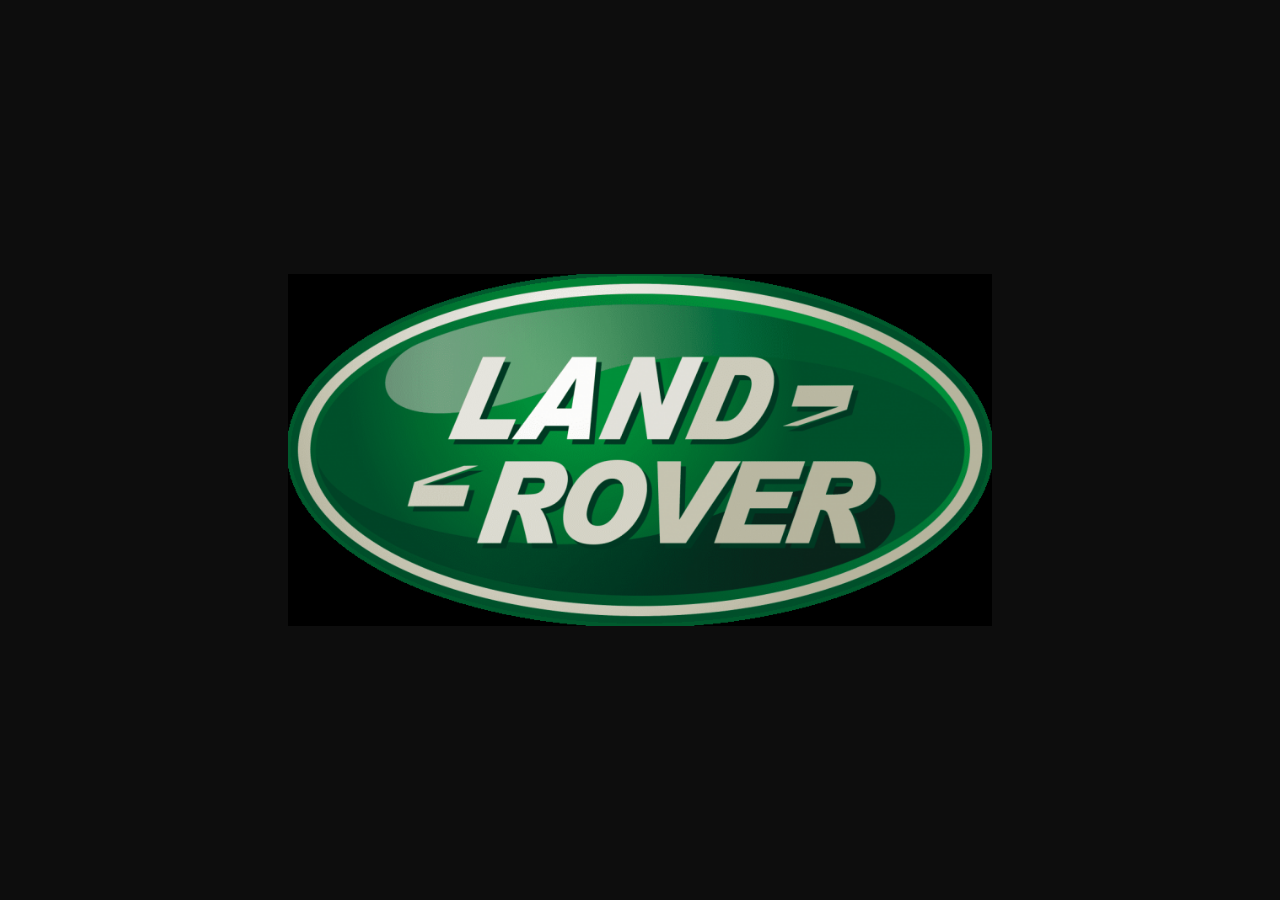
==== commit d5ea1043: "Boot: hold the logo through the black gap (todo #14) Root cause (see documentation/boot-splash-inves" ====
--- a/frontend/index.html
+++ b/frontend/index.html
@@ -7,6 +7,14 @@
   <link rel="stylesheet" href="style.css">
 </head>
 <body style="background:#0d0d0d">
+
+  <!-- Boot splash — bridges Chromium startup → first WebSocket data so the
+       screen shows the logo (continuing the feh/Plymouth splash) rather than
+       flashing black. Removed on the first WS connection (see app.js). -->
+  <div id="boot-splash">
+    <img id="boot-splash-logo" src="/LR-Logo.png" alt=""
+         onerror="this.style.display='none'">
+  </div>
 
   <div id="carousel">
     <div id="views">
@@ -342,6 +350,90 @@
 
           </div>
         </div>
+
+        <!-- Layer 1: Victron detailed stats (per-unit) -->
+        <div class="layer" data-layer="1">
+          <div class="victron-detail-content">
+
+            <!-- SmartShunt -->
+            <div class="vdetail-col">
+              <div class="stat-label">Leisure Battery · SmartShunt</div>
+              <div class="stat-grid">
+                <div class="stat-tile">
+                  <div class="stat-label">State of Charge</div>
+                  <div class="stat-value" id="vd-soc">—</div>
+                </div>
+                <div class="stat-tile">
+                  <div class="stat-label">Voltage</div>
+                  <div class="stat-value" id="vd-voltage">—</div>
+                </div>
+                <div class="stat-tile">
+                  <div class="stat-label">Current</div>
+                  <div class="stat-value" id="vd-current">—</div>
+                </div>
+                <div class="stat-tile">
+                  <div class="stat-label">Power</div>
+                  <div class="stat-value" id="vd-power">—</div>
+                </div>
+                <div class="stat-tile">
+                  <div class="stat-label">Consumed</div>
+                  <div class="stat-value" id="vd-consumed">—</div>
+                </div>
+                <div class="stat-tile">
+                  <div class="stat-label">Time to Go</div>
+                  <div class="stat-value" id="vd-ttg">—</div>
+                </div>
+              </div>
+            </div>
+
+            <div class="vdivider"></div>
+
+            <!-- MPPT solar -->
+            <div class="vdetail-col">
+              <div class="stat-label">Solar · MPPT</div>
+              <div class="stat-grid">
+                <div class="stat-tile">
+                  <div class="stat-label">Charge State</div>
+                  <div class="stat-value" id="vd-solar-state">—</div>
+                </div>
+                <div class="stat-tile">
+                  <div class="stat-label">Solar Power</div>
+                  <div class="stat-value" id="vd-solar-power">—</div>
+                </div>
+                <div class="stat-tile">
+                  <div class="stat-label">Yield Today</div>
+                  <div class="stat-value" id="vd-solar-yield">—</div>
+                </div>
+              </div>
+            </div>
+
+            <div class="vdivider"></div>
+
+            <!-- Orion XS DC-DC -->
+            <div class="vdetail-col">
+              <div class="stat-label">DC-DC · Orion XS</div>
+              <div class="stat-grid">
+                <div class="stat-tile">
+                  <div class="stat-label">State</div>
+                  <div class="stat-value" id="vd-orion-state">—</div>
+                </div>
+                <div class="stat-tile">
+                  <div class="stat-label">Alt Voltage</div>
+                  <div class="stat-value" id="vd-orion-in">—</div>
+                </div>
+                <div class="stat-tile">
+                  <div class="stat-label">Output Voltage</div>
+                  <div class="stat-value" id="vd-orion-out-v">—</div>
+                </div>
+                <div class="stat-tile">
+                  <div class="stat-label">Output Current</div>
+                  <div class="stat-value" id="vd-orion-out-a">—</div>
+                </div>
+              </div>
+            </div>
+
+          </div>
+        </div>
       </div>
 
       <!-- ── View 3 · Starlink ─────────────────── -->
@@ -416,6 +508,79 @@
             <div class="sl-side">
               <div class="stat-label">Alerts</div>
               <div class="sl-alerts" id="sl-alerts"></div>
+            </div>
+
+          </div>
+        </div>
+
+        <!-- Layer 1: GPS diagnostics -->
+        <div class="layer" data-layer="1">
+          <div class="gps-content">
+
+            <!-- Fix quality -->
+            <div class="gps-col">
+              <div class="stat-label">GPS Fix</div>
+              <div class="stat-tile">
+                <div class="stat-label">Status</div>
+                <div class="engine-stat-bottom">
+                  <div class="stat-value" id="gps-fix-txt">No Fix</div>
+                  <div class="status-dot" id="gps-fix-dot"></div>
+                </div>
+              </div>
+              <div class="stat-tile">
+                <div class="stat-label">Satellites</div>
+                <div class="engine-stat-bottom">
+                  <div class="stat-value" id="gps-sats">—</div>
+                  <div class="status-dot" id="gps-sats-dot"></div>
+                </div>
+              </div>
+              <div class="stat-tile">
+                <div class="stat-label">Accuracy · HDOP</div>
+                <div class="engine-stat-bottom">
+                  <div class="stat-value" id="gps-hdop">—</div>
+                  <div class="status-dot" id="gps-hdop-dot"></div>
+                </div>
+              </div>
+            </div>
+
+            <div class="vdivider"></div>
+
+            <!-- Live position -->
+            <div class="gps-col">
+              <div class="stat-label">Position</div>
+              <div class="stat-grid">
+                <div class="stat-tile">
+                  <div class="stat-label">Latitude</div>
+                  <div class="stat-value" id="gps-lat">—</div>
+                </div>
+                <div class="stat-tile">
+                  <div class="stat-label">Longitude</div>
+                  <div class="stat-value" id="gps-lon">—</div>
+                </div>
+                <div class="stat-tile">
+                  <div class="stat-label">Speed</div>
+                  <div class="stat-value" id="gps-speed">—</div>
+                </div>
+                <div class="stat-tile">
+                  <div class="stat-label">Heading</div>
+                  <div class="stat-value" id="gps-heading">—</div>
+                </div>
+              </div>
+            </div>
+
+            <div class="vdivider"></div>
+
+            <!-- Last known good -->
+            <div class="gps-col">
+              <div class="stat-label">Last Known Fix</div>
+              <div class="stat-tile">
+                <div class="stat-label">Position</div>
+                <div class="stat-value gps-lastfix" id="gps-last-pos">—</div>
+              </div>
+              <div class="stat-tile">
+                <div class="stat-label">Fix Time</div>
+                <div class="stat-value" id="gps-last-time">—</div>
+              </div>
             </div>
 
           </div>
@@ -466,6 +631,13 @@
                   <div class="engine-stat-bottom">
                     <div class="stat-value" id="txt-starlink">—</div>
                     <div class="status-dot" id="dot-starlink"></div>
+                  </div>
+                </div>
+                <div class="stat-tile settings-conn-tile">
+                  <div class="stat-label">GPS</div>
+                  <div class="engine-stat-bottom">
+                    <div class="stat-value" id="txt-gps-conn">No Fix</div>
+                    <div class="status-dot" id="dot-gps-conn"></div>
                   </div>
                 </div>
               </div>
--- a/frontend/style.css
+++ b/frontend/style.css
@@ -168,6 +168,8 @@
    --text-muted globally so intentionally-dim UI elsewhere is unaffected. */
 .engine-content .stat-label,
 .victron-content .stat-label,
+.victron-detail-content .stat-label,
+.gps-content .stat-label,
 #view-settings .stat-label {
   color: var(--text);
 }
@@ -481,6 +483,50 @@
   border-color: var(--c-red);
 }
 .relay-btn--danger .relay-btn__label { color: var(--c-red); }
+
+/* ── Victron detailed stats layer ──────────────── */
+.victron-detail-content {
+  flex: 1;
+  display: flex;
+  flex-direction: row;
+  align-items: stretch;
+  padding: 10px 16px;
+  gap: 12px;
+  min-height: 0;
+}
+
+.vdetail-col {
+  display: flex;
+  flex-direction: column;
+  gap: 8px;
+  flex: 1;
+  min-width: 0;
+}
+
+/* ── GPS diagnostics layer ─────────────────────── */
+.gps-content {
+  flex: 1;
+  display: flex;
+  flex-direction: row;
+  align-items: stretch;
+  padding: 10px 16px;
+  gap: 12px;
+  min-height: 0;
+}
+
+.gps-col {
+  display: flex;
+  flex-direction: column;
+  gap: 8px;
+  flex: 1;
+  min-width: 0;
+}
+
+/* Coordinates are long — let them shrink to fit the tile */
+.gps-lastfix {
+  font-size: 22px;
+  word-break: break-all;
+}
 
 /* ── Software (OTA update) layer ───────────────── */
 .software-content {
@@ -1978,3 +2024,27 @@
   letter-spacing: 0.15em;
   text-transform: uppercase;
 }
+
+/* ── Boot splash ───────────────────────────────── */
+#boot-splash {
+  position: fixed;
+  inset: 0;
+  z-index: 9999;
+  background: #0d0d0d;
+  display: flex;
+  align-items: center;
+  justify-content: center;
+  transition: opacity 0.5s ease;
+}
+
+#boot-splash-logo {
+  max-width: 55%;
+  max-height: 70%;
+  object-fit: contain;
+}
+
+/* Fade out, then display:none removes it from the tree (JS drops it after). */
+#boot-splash.boot-splash--hidden {
+  opacity: 0;
+  pointer-events: none;
+}
